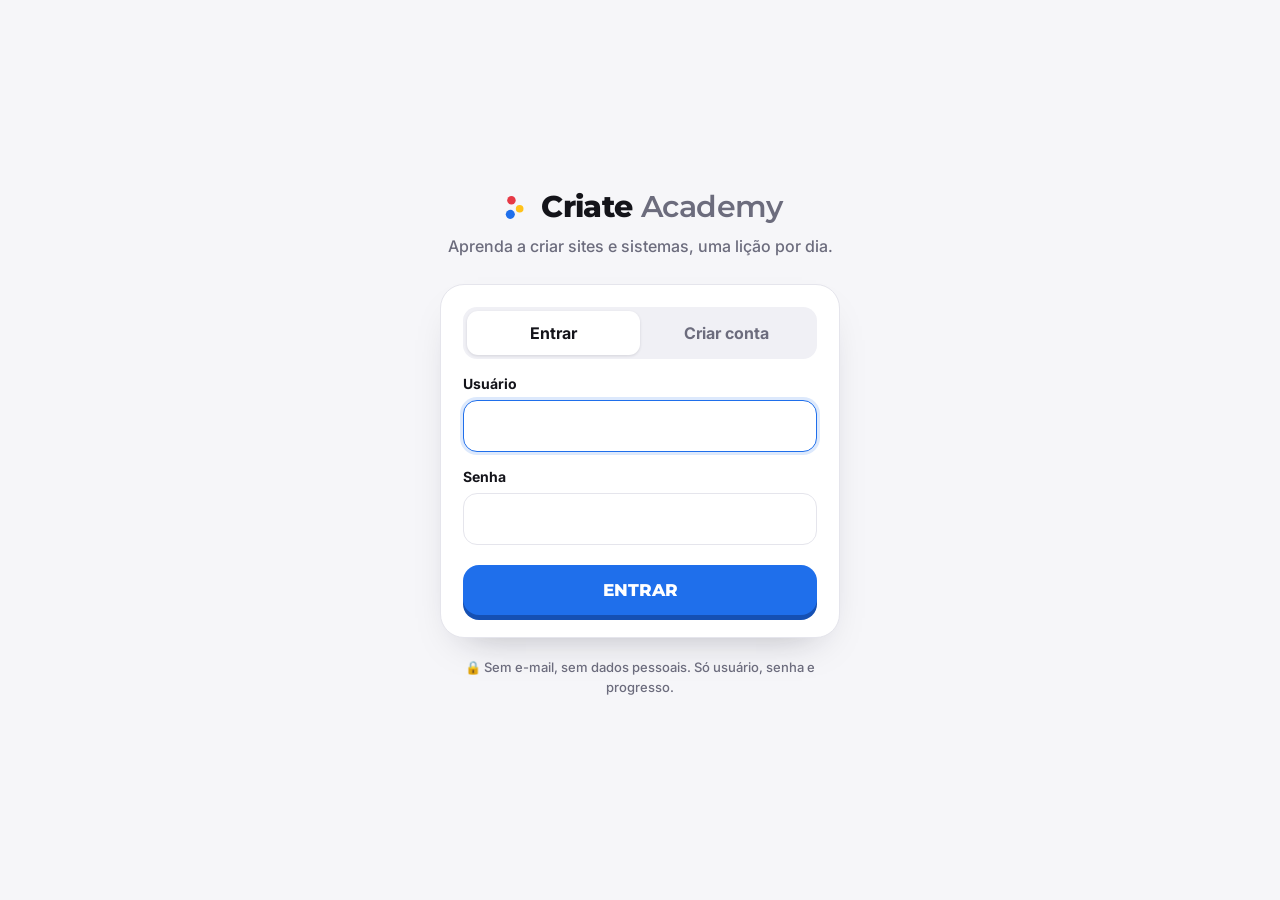
==== academy/index.html @ bf62a77a "Academy: aulas de HTML mais didáticas (comparações, erro comum, prévia ao vivo, aula de quebra de li" ====
<!DOCTYPE html>
<html lang="pt-BR">
<head>
<meta charset="utf-8">
<meta name="viewport" content="width=device-width,initial-scale=1">
<meta name="referrer" content="no-referrer">
<title>Criate Academy</title>
<link rel="preconnect" href="https://fonts.googleapis.com"><link rel="icon" href="/icone.svg"><meta name="theme-color" content="#F6F6F9">
<link href="https://fonts.googleapis.com/css2?family=Montserrat:wght@600;700;800&family=Inter:wght@400;500;600;700&display=swap" rel="stylesheet">
<style>
:root{color-scheme:light;--bg:#F6F6F9;--card:#fff;--line:#E5E5EC;--ink:#14141A;--mut:#6C6C7D;--blu:#1F6FEB;--red:#E63946;--yel:#FFC21A}
*{box-sizing:border-box}[hidden]{display:none!important}
html,body{margin:0;height:100%;background:var(--bg);color:var(--ink);font:500 16px/1.5 Inter,system-ui,sans-serif}
button,input{font:inherit;color:inherit}
.tela{min-height:100%;display:grid;place-items:center;padding:28px 18px}
.box{width:100%;max-width:400px}
.marca{display:flex;align-items:center;justify-content:center;gap:10px}
.logo{font:800 30px/1 Montserrat,Inter,sans-serif;letter-spacing:-.02em;margin:0}.logo b{font-weight:600;color:var(--mut)}
.sub{text-align:center;color:var(--mut);font-weight:500;margin:10px 0 26px}
.cartao{background:var(--card);border:1px solid var(--line);border-radius:24px;padding:22px;box-shadow:0 18px 40px -24px rgba(20,20,40,.35)}
.abas{display:grid;grid-template-columns:1fr 1fr;background:#F0F0F5;border-radius:14px;padding:4px;margin-bottom:12px}
.abas button{border:0;background:none;border-radius:11px;padding:10px;font-weight:700;color:var(--mut);cursor:pointer}
.abas button.on{background:#fff;color:var(--ink);box-shadow:0 1px 3px rgba(20,20,40,.12)}
label{display:block;font-weight:700;font-size:14px;margin:14px 0 6px}
input{width:100%;background:#fff;border:1.5px solid var(--line);border-radius:14px;padding:13px 14px;outline:none}
input:focus{border-color:var(--blu);box-shadow:0 0 0 3px rgba(31,111,235,.15)}
.dica{font-size:13px;color:var(--mut);margin-top:6px}
.big{width:100%;margin-top:20px;border:0;border-radius:16px;padding:15px;font:800 17px Montserrat,Inter,sans-serif;background:var(--blu);color:#fff;box-shadow:0 5px 0 #1550B3;cursor:pointer}
.big:active{transform:translateY(3px);box-shadow:0 2px 0 #1550B3}
.big:disabled{opacity:.6}
.msg{margin-top:14px;border-radius:12px;padding:10px 12px;font-weight:600;font-size:14.5px}
.msg.erro{background:#FDECEE;color:#A61E2A}.msg.ok{background:#E9F8F0;color:#0E7A43}
.seg{margin-top:20px;font-size:13px;color:var(--mut);text-align:center}
#app{position:fixed;inset:0;width:100%;height:100%;border:0;background:var(--bg)}
.sync{position:fixed;left:50%;bottom:14px;transform:translateX(-50%);z-index:9;background:#fff;border:1px solid var(--line);border-radius:99px;padding:6px 14px;font-size:13px;font-weight:700;color:var(--mut);pointer-events:none;transition:opacity .4s;box-shadow:0 6px 18px -10px rgba(20,20,40,.4)}
.conta{position:fixed;inset:0;z-index:10;background:rgba(20,20,30,.45);display:grid;place-items:center;padding:20px}
.conta .box{background:#fff;border-radius:22px;padding:22px}
.sair{background:#FDECEE;color:#A61E2A;box-shadow:0 5px 0 #F3C5CB}
.fechar{background:#F0F0F5;color:var(--ink);box-shadow:none;margin-top:10px}
html.escuro{color-scheme:dark;--bg:#0F0F14;--card:#1A1A22;--line:#2E2E3A;--ink:#F1F1F6;--mut:#9A9AAD}
html.escuro .abas{background:#24242E}html.escuro .abas button.on{background:#33333F;color:var(--ink)}
html.escuro input,html.escuro .sync,html.escuro .conta .box{background:var(--card)}
html.escuro .fechar{background:#24242E}
html.escuro .sair{background:#2E1418;color:#FF8A94;box-shadow:0 5px 0 #4A1C22}
html.escuro .msg.erro{background:#2E1418;color:#FF8A94}html.escuro .msg.ok{background:#0F2A1D;color:#6FDCA0}
</style>
</head>
<body>
<main class="tela" id="login">
  <div class="box">
    <div class="marca"><svg width="34" height="34" viewBox="0 0 120 120" aria-hidden="true"><circle cx="51" cy="36" r="15" fill="#E63946"/><circle cx="80" cy="66" r="13.5" fill="#FFC21A"/><circle cx="47" cy="86" r="16" fill="#1F6FEB"/></svg><h1 class="logo">Criate <b>Academy</b></h1></div>
    <p class="sub">Aprenda a criar sites e sistemas, uma lição por dia.</p>
    <div class="cartao">
    <div class="abas" role="tablist"><button id="tEntrar" class="on" type="button">Entrar</button><button id="tCriar" type="button">Criar conta</button></div>
    <form id="form" autocomplete="on" novalidate>
      <label for="usuario">Usuário</label>
      <input id="usuario" name="username" autocomplete="username" autocapitalize="none" autocorrect="off" spellcheck="false" maxlength="20" required>
      <div class="dica" id="dUser" hidden>3 a 20 caracteres: letras, números ou _</div>
      <label for="senha">Senha</label>
      <input id="senha" name="password" type="password" autocomplete="current-password" maxlength="72" required>
      <div class="dica" id="dSenha" hidden>Mínimo 8 caracteres. Use uma senha que você não usa em nenhum outro lugar.</div>
      <div id="conf" hidden><label for="senha2">Repita a senha</label><input id="senha2" type="password" autocomplete="new-password" maxlength="72"></div>
      <button class="big" id="btn" type="submit">ENTRAR</button>
      <div class="msg" id="msg" hidden></div>
    </form>
    </div>
    <p class="seg">🔒 Sem e-mail, sem dados pessoais. Só usuário, senha e progresso.</p>
  </div>
</main>
<iframe id="app" title="Criate Academy" hidden></iframe>
<div class="sync" id="sync" hidden></div>
<div class="conta" id="conta" hidden><div class="box">
  <h2 style="margin:0 0 4px;font-weight:900">👤 <span id="cNome"></span></h2>
  <p style="margin:0;color:var(--mut);font-weight:700">Seu progresso é salvo automaticamente na nuvem.</p>
  <p id="cSync" style="margin:10px 0 0;font-size:14px;color:var(--mut)"></p>
  <button class="big fechar" id="bTema" type="button">🌙 Usar modo escuro</button>
  <button class="big sair" id="bSair" type="button">SAIR DA CONTA</button>
  <button class="big fechar" id="bFechar" type="button">Voltar</button>
</div></div>
<script>
(()=>{
'use strict';
const URL_SB='https://ozdvjnqdkhzhegdnebso.supabase.co';
const KEY='sb_publishable_t3hCFgwJh0IFrNi9fDd2bQ_MPHhwihB';
const DOM='@criateacademy.app';
const K_SES='ca-sessao',K_PROG='criate-academy',K_TEMA='ca-tema';
const $=id=>document.getElementById(id);
const ls={get(k){try{return localStorage.getItem(k)}catch(e){return null}},set(k,v){try{localStorage.setItem(k,v)}catch(e){}},del(k){try{localStorage.removeItem(k)}catch(e){}}};
let modo='entrar',ses=null,falhas=0,bloqAte=0;

/* ---------- sessão ---------- */
function lerSes(){try{const s=JSON.parse(ls.get(K_SES)||'null');return s&&s.access_token&&s.refresh_token&&s.user&&s.user.id?s:null}catch(e){return null}}
function guardarSes(d){ses={access_token:d.access_token,refresh_token:d.refresh_token,expires_at:d.expires_at||Math.floor(Date.now()/1000)+(d.expires_in||3600),user:{id:d.user.id,nome:String(d.user.email||'').split('@')[0]}};ls.set(K_SES,JSON.stringify(ses))}
async function auth(path,body,extra){
  const r=await fetch(URL_SB+'/auth/v1/'+path,{method:'POST',headers:{apikey:KEY,'Content-Type':'application/json',...(extra||{})},body:JSON.stringify(body||{})});
  let j={};try{j=await r.json()}catch(e){}
  return {ok:r.ok,status:r.status,j};
}
async function renovar(){
  if(!ses)return false;
  const r=await auth('token?grant_type=refresh_token',{refresh_token:ses.refresh_token});
  if(r.ok&&r.j.access_token){guardarSes(r.j);return true}
  return false;
}
async function token(){
  if(!ses)return null;
  if(ses.expires_at-Date.now()/1000<90&&!(await renovar())){sairLocal('Sua sessão expirou. Entre de novo.');return null}
  return ses.access_token;
}

/* ---------- dados ---------- */
async function rest(method,qs,body,tentou){
  const t=await token();if(!t)throw new Error('sem sessão');
  const h={apikey:KEY,Authorization:'Bearer '+t,'Content-Type':'application/json'};
  if(method==='POST')h.Prefer='resolution=merge-duplicates,return=minimal';
  const r=await fetch(URL_SB+'/rest/v1/progresso'+qs,{method,headers:h,body:body?JSON.stringify(body):undefined});
  if(r.status===401&&!tentou&&await renovar())return rest(method,qs,body,true);
  if(!r.ok){let c='';try{const j=await r.json();c=j.code||j.message||''}catch(e){}const er=new Error('http '+r.status);er.status=r.status;er.code=String(c).slice(0,80);throw er}
  return method==='GET'?r.json():null;
}
async function baixar(){const a=await rest('GET','?select=dados&user_id=eq.'+encodeURIComponent(ses.user.id));return a&&a[0]?a[0].dados:null}
function lerLocal(){try{return JSON.parse(ls.get(K_PROG)||'null')}catch(e){return null}}
function juntar(a,b){
  if(!a)return b;if(!b)return a;
  const m={...a,...b};
  m.done={...(a.done||{}),...(b.done||{})};
  m.xp=Math.max(+a.xp||0,+b.xp||0);
  const ult=(a.last||'')>(b.last||'')?a:b;m.last=ult.last||'';m.streak=+ult.streak||0;
  m.rev={...(a.rev||{})};for(const[k,v]of Object.entries(b.rev||{})){const o=m.rev[k];if(!o||String(v).split('|')[1]>String(o).split('|')[1])m.rev[k]=v}
  m.des={...(a.des||{}),...(b.des||{})};m.prova={...(a.prova||{})};for(const[k,v]of Object.entries(b.prova||{}))m.prova[k]=Math.max(+m.prova[k]||0,+v||0);
  m.desChk={...(a.desChk||{}),...(b.desChk||{})};m.expl={...(a.expl||{}),...(b.expl||{})};
  if(a.day===b.day){m.day=a.day;m.dayXp=Math.max(+a.dayXp||0,+b.dayXp||0)}else{const d=(a.day||'')>(b.day||'')?a:b;m.day=d.day;m.dayXp=+d.dayXp||0}
  return m;
}
function limpo(p){/* só os campos do app, nada além */
  const o={done:{},xp:Math.max(0,Math.min(1e7,+p.xp||0)),streak:Math.max(0,Math.min(1e5,+p.streak||0)),last:String(p.last||'').slice(0,10),dayXp:Math.max(0,+p.dayXp||0),day:String(p.day||'').slice(0,10),som:p.som!==false,ultimo:String(p.ultimo||'').slice(0,10)};
  for(const k of Object.keys(p.done||{}))if(/^[a-z]{1,10}:\d{1,3}$/.test(k)&&p.done[k])o.done[k]=true;
  /* estudo: revisão espaçada, testes e desafios (formatos fixos, tamanho limitado) */
  o.rev={};let n=0;for(const[k,v]of Object.entries(p.rev||{})){if(n>=700)break;if(/^[a-z]{1,10}:\d{1,3}:\d{1,2}$/.test(k)&&/^[1-5]\|\d{8}$/.test(String(v))){o.rev[k]=String(v);n++}}
  o.des={};o.prova={};o.desChk={};o.expl={};
  for(const[k,v]of Object.entries(p.des||{}))if(/^[a-z]{1,10}:\d{1,2}$/.test(k)&&v)o.des[k]=1;
  for(const[k,v]of Object.entries(p.prova||{}))if(/^[a-z]{1,10}:\d{1,2}$/.test(k))o.prova[k]=Math.max(0,Math.min(100,Math.round(+v||0)));
  for(const[k,v]of Object.entries(p.desChk||{}))if(/^[a-z]{1,10}:\d{1,2}$/.test(k)&&/^[01]{1,12}$/.test(String(v)))o.desChk[k]=String(v);
  for(const[k,v]of Object.entries(p.expl||{}))if(/^[a-z]{1,10}:\d{1,2}$/.test(k))o.expl[k]=String(v||'').slice(0,300);
  return o;
}
let tmr=null,enviando=false,pend=false,falhaSync=0,ultErro='',avisou=false;
function agendar(ms){clearTimeout(tmr);tmr=setTimeout(enviar,ms||1500)}
const BASE=['done','xp','streak','last','dayXp','day','som','ultimo'];
function motivo(e){
  if(!e||!e.status)return 'sem internet';
  if(e.status===404)return 'tabela de progresso não encontrada no banco (404)';
  if(e.status===401||e.status===403)return 'o banco recusou a permissão ('+e.status+(e.code?' · '+e.code:'')+')';
  return 'o banco recusou os dados ('+e.status+(e.code?' · '+e.code:'')+')';
}
async function enviar(){
  if(!ses)return;if(enviando){pend=true;return}
  enviando=true;if(!falhaSync)aviso('☁️ salvando…');
  try{
    const remoto=await baixar();
    const final=limpo(juntar(remoto,lerLocal()||{}));
    try{await rest('POST','',{user_id:ses.user.id,dados:final,atualizado:new Date().toISOString()})}
    catch(e){/* se o banco recusar os campos novos, salva pelo menos o progresso das aulas */
      if(!e.status||e.status===401||e.status===404)throw e;
      const b={};for(const k of BASE)b[k]=final[k];
      await rest('POST','',{user_id:ses.user.id,dados:b,atualizado:new Date().toISOString()});
      ultErro='revisões salvas só neste aparelho: '+motivo(e);
    }
    aviso('✓ salvo',1200);
    falhaSync=0;if(!ultErro.startsWith('revisões'))ultErro='';avisou=true;
  }catch(e){
    if(ses){falhaSync++;ultErro=motivo(e);
      /* avisa só na primeira falha; depois tenta de novo em silêncio, cada vez mais espaçado */
      if(falhaSync===1)aviso('⚠️ não consegui salvar na nuvem agora. Seu progresso fica guardado aqui.',3500);
      agendar(Math.min(300000,8000*Math.pow(2,falhaSync-1)))}
  }
  enviando=false;if(pend){pend=false;agendar()}
}
let avT;function aviso(t,ms){const s=$('sync');s.textContent=t;s.hidden=false;s.style.opacity=1;clearTimeout(avT);if(ms)avT=setTimeout(()=>{s.style.opacity=0},ms)}

/* ---------- app ---------- */
async function abrirApp(){
  $('login').hidden=true;aviso('☁️ carregando seu progresso…');
  try{const remoto=await baixar();falhaSync=0;const m=limpo(juntar(remoto,lerLocal()));ls.set(K_PROG,JSON.stringify(m));if(!remoto||JSON.stringify(limpo(remoto))!==JSON.stringify(m))agendar();aviso('✓ sincronizado',1200)}
  catch(e){if(!ses)return;falhaSync=1;ultErro=motivo(e);aviso('⚠️ sem nuvem agora: salvando neste aparelho',3000);agendar(30000)}
  const f=$('app');f.style.visibility='hidden';f.hidden=false;f.src='/app.html';
}
/* ---------- claro / escuro ---------- */
const mqEsc=matchMedia('(prefers-color-scheme: dark)');
function escuro(){const v=ls.get(K_TEMA);return v?v==='escuro':mqEsc.matches}
function aplicarTema(){
  const e=escuro();document.documentElement.classList.toggle('escuro',e);
  const mt=document.querySelector('meta[name="theme-color"]');if(mt)mt.content=e?'#0F0F14':'#F6F6F9';
  $('bTema').textContent=e?'☀️ Usar modo claro':'🌙 Usar modo escuro';
  try{const d=$('app').contentDocument;if(d&&d.documentElement&&d.head){
    if(d.body&&d.body.dataset.proprio&&!d.getElementById('criateEscuro')){const l=d.createElement('link');l.id='criateEscuro';l.rel='stylesheet';l.href='/escuro.css';d.head.appendChild(l)}
    d.documentElement.classList.toggle('escuro',e);
    const m=d.querySelector('meta[name="theme-color"]');if(m)m.content=e?'#0F0F14':'#ffffff'}}catch(x){}
}
if(mqEsc.addEventListener)mqEsc.addEventListener('change',aplicarTema);
$('bTema').onclick=()=>{ls.set(K_TEMA,escuro()?'claro':'escuro');aplicarTema()};
aplicarTema();
function tematizar(d){
  try{
    if(d.getElementById('criateTema'))return;
    const h=d.head;
    const f=d.createElement('link');f.rel='stylesheet';f.href='https://fonts.googleapis.com/css2?family=Montserrat:wght@600;700;800&family=Inter:wght@400;500;600;700&display=swap';h.appendChild(f);
    const l=d.createElement('link');l.id='criateTema';l.rel='stylesheet';l.href='/tema.css';h.appendChild(l);
    const m=d.querySelector('meta[name="theme-color"]')||d.createElement('meta');m.name='theme-color';m.content=escuro()?'#0F0F14':'#ffffff';h.appendChild(m);
    const lg=d.getElementById('logoBtn');
    if(lg)lg.innerHTML='<svg width="22" height="22" viewBox="0 0 120 120" aria-hidden="true"><circle cx="51" cy="36" r="15" fill="#E63946"/><circle cx="80" cy="66" r="13.5" fill="#FFC21A"/><circle cx="47" cy="86" r="16" fill="#1F6FEB"/></svg><span>Criate</span><b>Academy</b>';
  }catch(e){}
}
$('app').addEventListener('load',()=>{
  aplicarTema();
  try{const d=$('app').contentDocument;if(d.body&&d.body.dataset.proprio){$('app').style.visibility='visible';return}tematizar(d);const tl=d.getElementById('criateTema');const mostra=()=>{$('app').style.visibility='visible'};if(tl){tl.onload=mostra;setTimeout(mostra,1500)}else mostra()}catch(e){$('app').style.visibility='visible'}
  try{const d=$('app').contentDocument,st=d.querySelector('.st');
    if(st&&!d.getElementById('contaBtn')){const b=d.createElement('button');b.id='contaBtn';b.className='som';b.setAttribute('aria-label','Minha conta');b.textContent='👤';b.style.cssText='background:#F0F0F5;border-radius:99px;width:34px;height:34px';b.onclick=()=>{$('cNome').textContent=ses?ses.user.nome:'';$('cSync').textContent=ultErro?'⚠️ '+ultErro:'☁️ Tudo salvo na nuvem.';$('conta').hidden=false};st.appendChild(b)}
    if(st&&!d.getElementById('estudoBtn')){let pen=0;try{const p=JSON.parse(ls.get(K_PROG)||'{}'),h=new Date(),hj=h.getFullYear()+String(h.getMonth()+1).padStart(2,'0')+String(h.getDate()).padStart(2,'0');pen=Object.values(p.rev||{}).filter(v=>String(v).split('|')[1]<=hj).length}catch(e){}
      const a=d.createElement('a');a.id='estudoBtn';a.href='/estudo.html';a.setAttribute('aria-label','Estudar e revisar');a.innerHTML='📚'+(pen?'<b style="margin-left:4px;background:#E63946;color:#fff;border-radius:99px;padding:0 7px;font-size:12px;line-height:20px">'+pen+'</b>':'');a.style.cssText='display:inline-flex;align-items:center;justify-content:center;min-width:34px;height:34px;padding:0 8px;background:#FFF4D1;border-radius:99px;text-decoration:none;font-size:16px';st.insertBefore(a,st.firstChild)}}catch(e){}
});
addEventListener('storage',e=>{if(e.key===K_PROG&&ses)agendar()});
document.addEventListener('visibilitychange',()=>{if(document.visibilityState==='hidden'&&tmr){clearTimeout(tmr);tmr=null;enviar()}else if(document.visibilityState==='visible'&&ses&&falhaSync)agendar(800)});
addEventListener('online',()=>{if(ses&&falhaSync)agendar(800)});

/* ---------- sair ---------- */
function sairLocal(txt){
  const t=ses&&ses.access_token;ses=null;ls.del(K_SES);ls.del(K_PROG);
  if(t)fetch(URL_SB+'/auth/v1/logout',{method:'POST',headers:{apikey:KEY,Authorization:'Bearer '+t}}).catch(()=>{});
  $('app').hidden=true;$('app').removeAttribute('src');$('conta').hidden=true;$('sync').hidden=true;$('login').hidden=false;$('senha').value='';setModo('entrar');
  if(txt)mostrar(txt,'erro');
}
$('bSair').onclick=async()=>{clearTimeout(tmr);try{await enviar()}catch(e){}sairLocal()};
$('bFechar').onclick=()=>{$('conta').hidden=true};

/* ---------- formulário ---------- */
function mostrar(t,tipo){const m=$('msg');m.textContent=t;m.className='msg '+tipo;m.hidden=false}
function setModo(x){modo=x;$('tEntrar').classList.toggle('on',x==='entrar');$('tCriar').classList.toggle('on',x==='criar');
  $('conf').hidden=$('dUser').hidden=$('dSenha').hidden=x!=='criar';$('btn').textContent=x==='criar'?'CRIAR CONTA':'ENTRAR';
  $('senha').autocomplete=x==='criar'?'new-password':'current-password';$('msg').hidden=true}
$('tEntrar').onclick=()=>setModo('entrar');$('tCriar').onclick=()=>setModo('criar');
$('form').addEventListener('submit',async ev=>{
  ev.preventDefault();
  const u=$('usuario').value.trim().toLowerCase(),p=$('senha').value;
  if(Date.now()<bloqAte)return mostrar('Muitas tentativas. Espere '+Math.ceil((bloqAte-Date.now())/1000)+' segundos.','erro');
  if(!/^[a-z0-9_]{3,20}$/.test(u))return mostrar('Usuário: 3 a 20 caracteres, só letras sem acento, números ou _','erro');
  if(p.length<8)return mostrar('A senha precisa ter pelo menos 8 caracteres.','erro');
  if(modo==='criar'){
    if(p!==$('senha2').value)return mostrar('As senhas não são iguais.','erro');
    if(p.toLowerCase().includes(u))return mostrar('A senha não pode conter o usuário.','erro');
  }
  const b=$('btn');b.disabled=true;b.textContent='AGUARDE…';
  try{
    const r=modo==='criar'?await auth('signup',{email:u+DOM,password:p}):await auth('token?grant_type=password',{email:u+DOM,password:p});
    if(r.ok&&r.j.access_token){falhas=0;guardarSes(r.j);$('senha').value=$('senha2').value='';return abrirApp()}
    if(r.ok&&modo==='criar')return mostrar('Conta criada, mas falta desligar "Confirm email" no Supabase.','erro');
    const cod=String(r.j.error_code||r.j.code||'');
    if(r.status===429)mostrar('Muitas tentativas. Espere um pouco e tente de novo.','erro');
    else if(modo==='criar'&&/exist|registered/i.test(cod+(r.j.msg||'')))mostrar('Esse usuário já existe. Escolha outro.','erro');
    else if(modo==='criar'&&/weak/i.test(cod))mostrar('Senha fraca demais. Use uma senha maior e diferente.','erro');
    else if(modo==='criar')mostrar('Não deu pra criar a conta agora. Tente de novo.','erro');
    else{falhas++;if(falhas>=5){bloqAte=Date.now()+30000;falhas=0}mostrar('Usuário ou senha incorretos.','erro')}
  }catch(e){mostrar('Sem conexão. Confira a internet.','erro')}
  finally{b.disabled=false;b.textContent=modo==='criar'?'CRIAR CONTA':'ENTRAR'}
});

/* ---------- início ---------- */
ses=lerSes();
if(ses)abrirApp();else $('usuario').focus();
})();
</script>
</body>
</html>
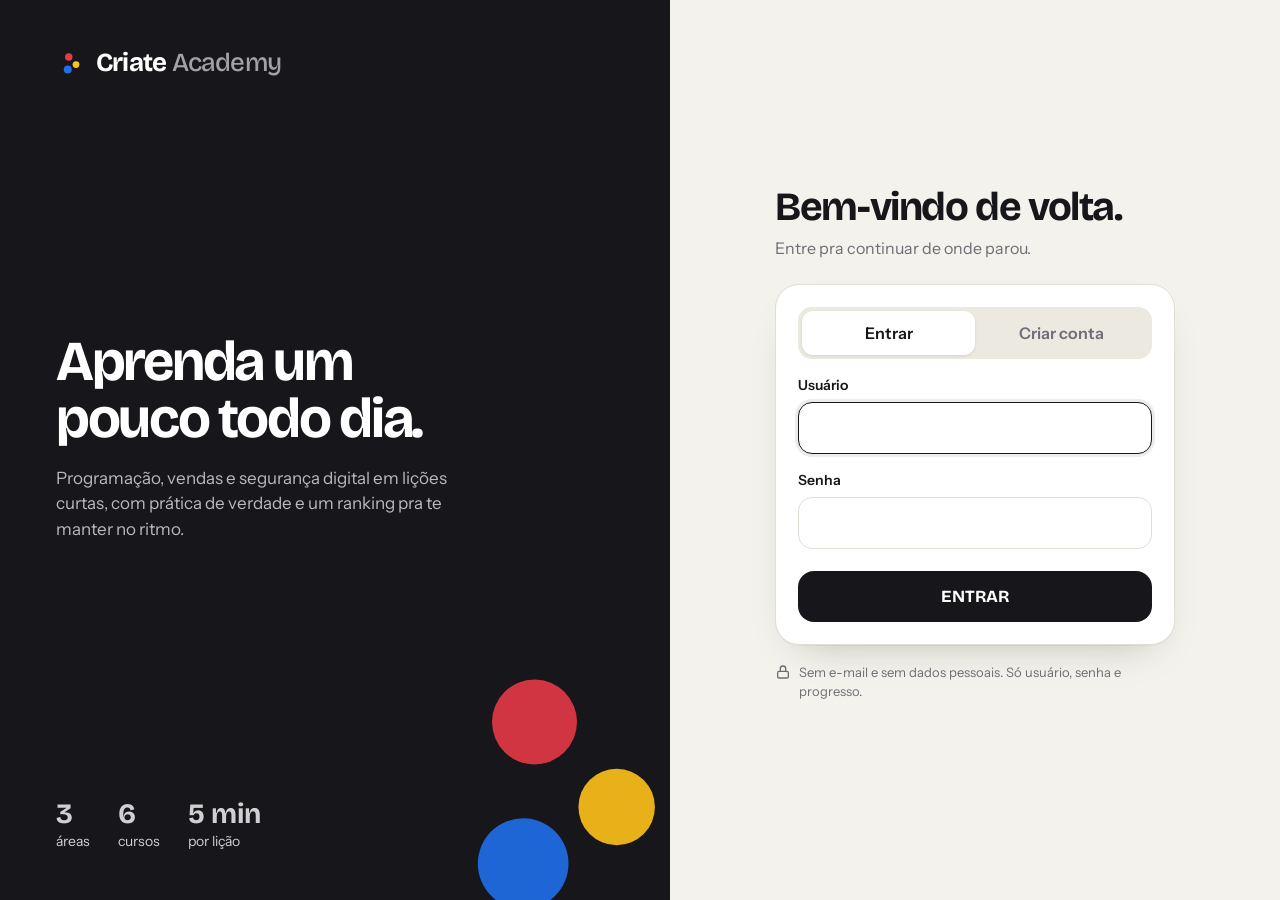
==== commit c03778ac: "Academy: novo design, níveis, medalhas, Hall da Fama, ranking e curso de Cibersegurança Co-Authored-" ====
--- a/academy/index.html
+++ b/academy/index.html
@@ -2,54 +2,78 @@
 <html lang="pt-BR">
 <head>
 <meta charset="utf-8">
+<meta name="color-scheme" content="light dark">
 <meta name="viewport" content="width=device-width,initial-scale=1">
 <meta name="referrer" content="no-referrer">
 <title>Criate Academy</title>
-<link rel="preconnect" href="https://fonts.googleapis.com"><link rel="icon" href="/icone.svg"><meta name="theme-color" content="#F6F6F9">
-<link href="https://fonts.googleapis.com/css2?family=Montserrat:wght@600;700;800&family=Inter:wght@400;500;600;700&display=swap" rel="stylesheet">
+<link rel="preconnect" href="https://fonts.googleapis.com"><link rel="icon" href="/icone.svg"><meta name="theme-color" content="#F4F2EC">
+<link href="https://fonts.googleapis.com/css2?family=Bricolage+Grotesque:opsz,wght@12..96,500..800&family=Instrument+Sans:wght@400..700&display=swap" rel="stylesheet">
 <style>
-:root{color-scheme:light;--bg:#F6F6F9;--card:#fff;--line:#E5E5EC;--ink:#14141A;--mut:#6C6C7D;--blu:#1F6FEB;--red:#E63946;--yel:#FFC21A}
+:root{color-scheme:light;--bg:#F4F2EC;--card:#fff;--card2:#ECE9E1;--line:#E2DED3;--ink:#17171B;--ink2:#3A3A42;--mut:#6E6C74;--blu:#1F6FEB;--red:#E63946;--yel:#FFC21A;--pri:#17171B;--onpri:#fff;--fd:"Bricolage Grotesque",system-ui,sans-serif;--fb:"Instrument Sans",system-ui,sans-serif}
 *{box-sizing:border-box}[hidden]{display:none!important}
-html,body{margin:0;height:100%;background:var(--bg);color:var(--ink);font:500 16px/1.5 Inter,system-ui,sans-serif}
+html,body{margin:0;height:100%;background:var(--bg);color:var(--ink);font:400 16px/1.5 var(--fb);-webkit-font-smoothing:antialiased}
 button,input{font:inherit;color:inherit}
-.tela{min-height:100%;display:grid;place-items:center;padding:28px 18px}
+.tela{min-height:100%;display:grid;grid-template-columns:1fr;place-items:center;padding:28px 18px}
+.lado{display:none}
 .box{width:100%;max-width:400px}
-.marca{display:flex;align-items:center;justify-content:center;gap:10px}
-.logo{font:800 30px/1 Montserrat,Inter,sans-serif;letter-spacing:-.02em;margin:0}.logo b{font-weight:600;color:var(--mut)}
-.sub{text-align:center;color:var(--mut);font-weight:500;margin:10px 0 26px}
-.cartao{background:var(--card);border:1px solid var(--line);border-radius:24px;padding:22px;box-shadow:0 18px 40px -24px rgba(20,20,40,.35)}
-.abas{display:grid;grid-template-columns:1fr 1fr;background:#F0F0F5;border-radius:14px;padding:4px;margin-bottom:12px}
-.abas button{border:0;background:none;border-radius:11px;padding:10px;font-weight:700;color:var(--mut);cursor:pointer}
-.abas button.on{background:#fff;color:var(--ink);box-shadow:0 1px 3px rgba(20,20,40,.12)}
-label{display:block;font-weight:700;font-size:14px;margin:14px 0 6px}
-input{width:100%;background:#fff;border:1.5px solid var(--line);border-radius:14px;padding:13px 14px;outline:none}
-input:focus{border-color:var(--blu);box-shadow:0 0 0 3px rgba(31,111,235,.15)}
+.marca{display:flex;align-items:center;gap:10px}
+.logo{font:700 26px/1 var(--fd);letter-spacing:-.03em;margin:0}.logo b{font-weight:500;color:var(--mut)}
+.titulo{font:700 clamp(30px,7vw,40px)/1.05 var(--fd);letter-spacing:-.035em;margin:28px 0 8px}
+.sub{color:var(--mut);margin:0 0 24px;font-size:16px}
+.cartao{background:var(--card);border:1px solid var(--line);border-radius:24px;padding:22px;box-shadow:0 1px 0 rgba(23,23,27,.04),0 18px 40px -26px rgba(23,23,27,.35)}
+.abas{display:grid;grid-template-columns:1fr 1fr;background:var(--card2);border-radius:14px;padding:4px;margin-bottom:8px}
+.abas button{border:0;background:none;border-radius:11px;padding:10px;font-weight:600;color:var(--mut);cursor:pointer}
+.abas button.on{background:var(--card);color:var(--ink);box-shadow:0 1px 3px rgba(20,20,40,.1)}
+label{display:block;font-weight:600;font-size:14px;margin:16px 0 6px}
+input{width:100%;background:var(--card);border:1.5px solid var(--line);border-radius:14px;padding:13px 14px;outline:none;transition:border-color .2s,box-shadow .2s}
+input:focus{border-color:var(--ink);box-shadow:0 0 0 3px rgba(23,23,27,.08)}
 .dica{font-size:13px;color:var(--mut);margin-top:6px}
-.big{width:100%;margin-top:20px;border:0;border-radius:16px;padding:15px;font:800 17px Montserrat,Inter,sans-serif;background:var(--blu);color:#fff;box-shadow:0 5px 0 #1550B3;cursor:pointer}
-.big:active{transform:translateY(3px);box-shadow:0 2px 0 #1550B3}
-.big:disabled{opacity:.6}
+.big{width:100%;margin-top:22px;border:0;border-radius:16px;padding:15px;font:700 17px var(--fd);background:var(--pri);color:var(--onpri);cursor:pointer;transition:transform .2s,opacity .2s}
+.big:active{transform:scale(.985)}
+.big:disabled{opacity:.55}
 .msg{margin-top:14px;border-radius:12px;padding:10px 12px;font-weight:600;font-size:14.5px}
-.msg.erro{background:#FDECEE;color:#A61E2A}.msg.ok{background:#E9F8F0;color:#0E7A43}
-.seg{margin-top:20px;font-size:13px;color:var(--mut);text-align:center}
+.msg.erro{background:#FBE7E8;color:#A61E2A}.msg.ok{background:#E4F3EA;color:#0E6B3C}
+.seg{margin-top:18px;font-size:13px;color:var(--mut);display:flex;gap:8px;align-items:flex-start}
+.seg svg{flex:none;margin-top:1px}
 #app{position:fixed;inset:0;width:100%;height:100%;border:0;background:var(--bg)}
-.sync{position:fixed;left:50%;bottom:14px;transform:translateX(-50%);z-index:9;background:#fff;border:1px solid var(--line);border-radius:99px;padding:6px 14px;font-size:13px;font-weight:700;color:var(--mut);pointer-events:none;transition:opacity .4s;box-shadow:0 6px 18px -10px rgba(20,20,40,.4)}
-.conta{position:fixed;inset:0;z-index:10;background:rgba(20,20,30,.45);display:grid;place-items:center;padding:20px}
-.conta .box{background:#fff;border-radius:22px;padding:22px}
-.sair{background:#FDECEE;color:#A61E2A;box-shadow:0 5px 0 #F3C5CB}
-.fechar{background:#F0F0F5;color:var(--ink);box-shadow:none;margin-top:10px}
-html.escuro{color-scheme:dark;--bg:#0F0F14;--card:#1A1A22;--line:#2E2E3A;--ink:#F1F1F6;--mut:#9A9AAD}
-html.escuro .abas{background:#24242E}html.escuro .abas button.on{background:#33333F;color:var(--ink)}
-html.escuro input,html.escuro .sync,html.escuro .conta .box{background:var(--card)}
-html.escuro .fechar{background:#24242E}
-html.escuro .sair{background:#2E1418;color:#FF8A94;box-shadow:0 5px 0 #4A1C22}
-html.escuro .msg.erro{background:#2E1418;color:#FF8A94}html.escuro .msg.ok{background:#0F2A1D;color:#6FDCA0}
+.sync{position:fixed;left:50%;bottom:86px;transform:translateX(-50%);z-index:9;background:var(--pri);color:var(--onpri);border-radius:12px;padding:8px 14px;font-size:13px;font-weight:600;pointer-events:none;transition:opacity .4s;box-shadow:0 10px 26px -12px rgba(0,0,0,.45);white-space:nowrap}
+@media(min-width:900px){.sync{bottom:22px}}
+.conta{position:fixed;inset:0;z-index:10;background:rgba(17,17,19,.5);backdrop-filter:blur(4px);display:grid;place-items:center;padding:20px}
+.conta .box{background:var(--card);border-radius:24px;padding:24px;border:1px solid var(--line)}
+.conta h2{font:700 24px var(--fd);letter-spacing:-.02em;margin:0 0 4px}
+.conta .big{margin-top:12px}
+.sair{background:#FBE7E8;color:#A61E2A}
+.fechar{background:var(--card2);color:var(--ink)}
+html.escuro{color-scheme:dark;--bg:#111113;--card:#1A1A1D;--card2:#242428;--line:#2C2C31;--ink:#F2F1EC;--ink2:#CFCDC6;--mut:#9A98A0;--pri:#F2F1EC;--onpri:#17171B}
+html.escuro .sair{background:#2C1416;color:#FF8A94}
+html.escuro .msg.erro{background:#2C1416;color:#FF8A94}html.escuro .msg.ok{background:#10291C;color:#6FDCA0}
+html.escuro input:focus{box-shadow:0 0 0 3px rgba(255,255,255,.08)}
+@media(min-width:900px){
+  .tela{grid-template-columns:1.1fr 1fr;padding:0;place-items:stretch}
+  .lado{display:flex;flex-direction:column;justify-content:space-between;padding:48px 56px;background:var(--pri);color:var(--onpri);position:relative;overflow:hidden}
+  .lado h2{font:700 clamp(40px,4.4vw,60px)/1.02 var(--fd);letter-spacing:-.04em;margin:0;max-width:12ch}
+  .lado p{opacity:.7;max-width:40ch;font-size:17px;margin:18px 0 0}
+  .lado ul{list-style:none;margin:0;padding:0;display:flex;gap:28px;font-size:14px;opacity:.8}
+  .lado ul b{display:block;font:700 28px var(--fd);opacity:1}
+  .lado .dots{position:absolute;right:-60px;bottom:-60px;width:340px;height:340px;opacity:.9}
+  .direita{display:grid;place-items:center;padding:40px}
+  .titulo{margin-top:0}
+  .direita .marca{display:none}
+}
 </style>
 </head>
 <body>
 <main class="tela" id="login">
-  <div class="box">
-    <div class="marca"><svg width="34" height="34" viewBox="0 0 120 120" aria-hidden="true"><circle cx="51" cy="36" r="15" fill="#E63946"/><circle cx="80" cy="66" r="13.5" fill="#FFC21A"/><circle cx="47" cy="86" r="16" fill="#1F6FEB"/></svg><h1 class="logo">Criate <b>Academy</b></h1></div>
-    <p class="sub">Aprenda a criar sites e sistemas, uma lição por dia.</p>
+  <section class="lado" aria-hidden="true">
+    <div class="marca"><svg width="30" height="30" viewBox="0 0 120 120"><circle cx="51" cy="36" r="15" fill="#E63946"/><circle cx="80" cy="66" r="13.5" fill="#FFC21A"/><circle cx="47" cy="86" r="16" fill="#1F6FEB"/></svg><span class="logo" style="color:inherit">Criate <b style="color:inherit;opacity:.6">Academy</b></span></div>
+    <div><h2>Aprenda um pouco todo dia.</h2><p>Programação, vendas e segurança digital em lições curtas, com prática de verdade e um ranking pra te manter no ritmo.</p></div>
+    <ul><li><b>3</b>áreas</li><li><b>6</b>cursos</li><li><b>5 min</b>por lição</li></ul>
+    <svg class="dots" viewBox="0 0 120 120"><circle cx="51" cy="36" r="15" fill="#E63946"/><circle cx="80" cy="66" r="13.5" fill="#FFC21A"/><circle cx="47" cy="86" r="16" fill="#1F6FEB"/></svg>
+  </section>
+  <div class="direita"><div class="box">
+    <div class="marca"><svg width="30" height="30" viewBox="0 0 120 120" aria-hidden="true"><circle cx="51" cy="36" r="15" fill="#E63946"/><circle cx="80" cy="66" r="13.5" fill="#FFC21A"/><circle cx="47" cy="86" r="16" fill="#1F6FEB"/></svg><h1 class="logo">Criate <b>Academy</b></h1></div>
+    <p class="titulo">Bem-vindo de volta.</p>
+    <p class="sub">Entre pra continuar de onde parou.</p>
     <div class="cartao">
     <div class="abas" role="tablist"><button id="tEntrar" class="on" type="button">Entrar</button><button id="tCriar" type="button">Criar conta</button></div>
     <form id="form" autocomplete="on" novalidate>
@@ -64,16 +88,16 @@
       <div class="msg" id="msg" hidden></div>
     </form>
     </div>
-    <p class="seg">🔒 Sem e-mail, sem dados pessoais. Só usuário, senha e progresso.</p>
-  </div>
+    <p class="seg"><svg width="16" height="16" viewBox="0 0 24 24" fill="none" stroke="currentColor" stroke-width="2" stroke-linecap="round" stroke-linejoin="round" aria-hidden="true"><rect x="4" y="11" width="16" height="10" rx="2"/><path d="M8 11V7a4 4 0 0 1 8 0v4"/></svg>Sem e-mail e sem dados pessoais. Só usuário, senha e progresso.</p>
+  </div></div>
 </main>
 <iframe id="app" title="Criate Academy" hidden></iframe>
 <div class="sync" id="sync" hidden></div>
 <div class="conta" id="conta" hidden><div class="box">
-  <h2 style="margin:0 0 4px;font-weight:900">👤 <span id="cNome"></span></h2>
-  <p style="margin:0;color:var(--mut);font-weight:700">Seu progresso é salvo automaticamente na nuvem.</p>
+  <h2 id="cNome"></h2>
+  <p style="margin:0;color:var(--mut)">Seu progresso é salvo automaticamente na nuvem.</p>
   <p id="cSync" style="margin:10px 0 0;font-size:14px;color:var(--mut)"></p>
-  <button class="big fechar" id="bTema" type="button">🌙 Usar modo escuro</button>
+  <button class="big fechar" id="bTema" type="button">Usar modo escuro</button>
   <button class="big sair" id="bSair" type="button">SAIR DA CONTA</button>
   <button class="big fechar" id="bFechar" type="button">Voltar</button>
 </div></div>
@@ -90,7 +114,7 @@
 
 /* ---------- sessão ---------- */
 function lerSes(){try{const s=JSON.parse(ls.get(K_SES)||'null');return s&&s.access_token&&s.refresh_token&&s.user&&s.user.id?s:null}catch(e){return null}}
-function guardarSes(d){ses={access_token:d.access_token,refresh_token:d.refresh_token,expires_at:d.expires_at||Math.floor(Date.now()/1000)+(d.expires_in||3600),user:{id:d.user.id,nome:String(d.user.email||'').split('@')[0]}};ls.set(K_SES,JSON.stringify(ses))}
+function guardarSes(d){ses={access_token:d.access_token,refresh_token:d.refresh_token,expires_at:d.expires_at||Math.floor(Date.now()/1000)+(d.expires_in||3600),user:{id:d.user.id,nome:String(d.user.email||'').split('@')[0]}};ls.set(K_SES,JSON.stringify(ses));ls.set('ca-nome',ses.user.nome)}
 async function auth(path,body,extra){
   const r=await fetch(URL_SB+'/auth/v1/'+path,{method:'POST',headers:{apikey:KEY,'Content-Type':'application/json',...(extra||{})},body:JSON.stringify(body||{})});
   let j={};try{j=await r.json()}catch(e){}
@@ -128,12 +152,14 @@
   const ult=(a.last||'')>(b.last||'')?a:b;m.last=ult.last||'';m.streak=+ult.streak||0;
   m.rev={...(a.rev||{})};for(const[k,v]of Object.entries(b.rev||{})){const o=m.rev[k];if(!o||String(v).split('|')[1]>String(o).split('|')[1])m.rev[k]=v}
   m.des={...(a.des||{}),...(b.des||{})};m.prova={...(a.prova||{})};for(const[k,v]of Object.entries(b.prova||{}))m.prova[k]=Math.max(+m.prova[k]||0,+v||0);
-  m.desChk={...(a.desChk||{}),...(b.desChk||{})};m.expl={...(a.expl||{}),...(b.expl||{})};
+  m.desChk={...(a.desChk||{}),...(b.desChk||{})};m.expl={...(a.expl||{}),...(b.expl||{})};m.proj={...(a.proj||{}),...(b.proj||{})};m.projCode={...(a.projCode||{}),...(b.projCode||{})};
   if(a.day===b.day){m.day=a.day;m.dayXp=Math.max(+a.dayXp||0,+b.dayXp||0)}else{const d=(a.day||'')>(b.day||'')?a:b;m.day=d.day;m.dayXp=+d.dayXp||0}
+  m.best=Math.max(+a.best||0,+b.best||0,+m.streak||0);m.top1=(a.top1||b.top1)?1:0;
+  if((a.sem||'')===(b.sem||'')){m.sem=a.sem||'';m.semXp=Math.max(+a.semXp||0,+b.semXp||0)}else{const w=(a.sem||'')>(b.sem||'')?a:b;m.sem=w.sem||'';m.semXp=+w.semXp||0}
   return m;
 }
 function limpo(p){/* só os campos do app, nada além */
-  const o={done:{},xp:Math.max(0,Math.min(1e7,+p.xp||0)),streak:Math.max(0,Math.min(1e5,+p.streak||0)),last:String(p.last||'').slice(0,10),dayXp:Math.max(0,+p.dayXp||0),day:String(p.day||'').slice(0,10),som:p.som!==false,ultimo:String(p.ultimo||'').slice(0,10)};
+  const o={done:{},xp:Math.max(0,Math.min(1e7,+p.xp||0)),streak:Math.max(0,Math.min(1e5,+p.streak||0)),last:String(p.last||'').slice(0,10),dayXp:Math.max(0,+p.dayXp||0),day:String(p.day||'').slice(0,10),som:p.som!==false,ultimo:String(p.ultimo||'').slice(0,10),best:Math.max(0,Math.min(1e5,+p.best||0)),sem:/^\d{4}-\d{2}-\d{2}$/.test(String(p.sem||''))?String(p.sem):'',semXp:Math.max(0,Math.min(1e7,+p.semXp||0)),top1:p.top1?1:0};
   for(const k of Object.keys(p.done||{}))if(/^[a-z]{1,10}:\d{1,3}$/.test(k)&&p.done[k])o.done[k]=true;
   /* estudo: revisão espaçada, testes e desafios (formatos fixos, tamanho limitado) */
   o.rev={};let n=0;for(const[k,v]of Object.entries(p.rev||{})){if(n>=700)break;if(/^[a-z]{1,10}:\d{1,3}:\d{1,2}$/.test(k)&&/^[1-5]\|\d{8}$/.test(String(v))){o.rev[k]=String(v);n++}}
@@ -142,11 +168,15 @@
   for(const[k,v]of Object.entries(p.prova||{}))if(/^[a-z]{1,10}:\d{1,2}$/.test(k))o.prova[k]=Math.max(0,Math.min(100,Math.round(+v||0)));
   for(const[k,v]of Object.entries(p.desChk||{}))if(/^[a-z]{1,10}:\d{1,2}$/.test(k)&&/^[01]{1,12}$/.test(String(v)))o.desChk[k]=String(v);
   for(const[k,v]of Object.entries(p.expl||{}))if(/^[a-z]{1,10}:\d{1,2}$/.test(k))o.expl[k]=String(v||'').slice(0,300);
+  /* testes práticos: concluído + código salvo */
+  o.proj={};o.projCode={};
+  for(const[k,v]of Object.entries(p.proj||{}))if(/^[a-z]{1,10}:\d{1,2}$/.test(k)&&v)o.proj[k]=1;
+  for(const[k,v]of Object.entries(p.projCode||{}))if(/^[a-z]{1,10}:\d{1,2}$/.test(k)&&typeof v==='string')o.projCode[k]=v.slice(0,8000);
   return o;
 }
 let tmr=null,enviando=false,pend=false,falhaSync=0,ultErro='',avisou=false;
 function agendar(ms){clearTimeout(tmr);tmr=setTimeout(enviar,ms||1500)}
-const BASE=['done','xp','streak','last','dayXp','day','som','ultimo'];
+const BASE=['done','xp','streak','last','dayXp','day','som','ultimo','best','sem','semXp','top1'];
 function motivo(e){
   if(!e||!e.status)return 'sem internet';
   if(e.status===404)return 'tabela de progresso não encontrada no banco (404)';
@@ -155,7 +185,7 @@
 }
 async function enviar(){
   if(!ses)return;if(enviando){pend=true;return}
-  enviando=true;if(!falhaSync)aviso('☁️ salvando…');
+  enviando=true;if(!falhaSync)aviso('Salvando…');
   try{
     const remoto=await baixar();
     const final=limpo(juntar(remoto,lerLocal()||{}));
@@ -166,23 +196,32 @@
       await rest('POST','',{user_id:ses.user.id,dados:b,atualizado:new Date().toISOString()});
       ultErro='revisões salvas só neste aparelho: '+motivo(e);
     }
-    aviso('✓ salvo',1200);
+    aviso('Salvo',1200);
     falhaSync=0;if(!ultErro.startsWith('revisões'))ultErro='';avisou=true;
   }catch(e){
     if(ses){falhaSync++;ultErro=motivo(e);
       /* avisa só na primeira falha; depois tenta de novo em silêncio, cada vez mais espaçado */
-      if(falhaSync===1)aviso('⚠️ não consegui salvar na nuvem agora. Seu progresso fica guardado aqui.',3500);
+      if(falhaSync===1)aviso('Sem conexão com a nuvem agora. Seu progresso fica guardado aqui.',3500);
       agendar(Math.min(300000,8000*Math.pow(2,falhaSync-1)))}
   }
   enviando=false;if(pend){pend=false;agendar()}
 }
 let avT;function aviso(t,ms){const s=$('sync');s.textContent=t;s.hidden=false;s.style.opacity=1;clearTimeout(avT);if(ms)avT=setTimeout(()=>{s.style.opacity=0},ms)}
 
+/* ---------- ranking (só nome, XP e XP da semana) ---------- */
+window.caRanking=async()=>{
+  const t=await token();if(!t)throw new Error('sem sessão');
+  const r=await fetch(URL_SB+'/rest/v1/rpc/ranking',{method:'POST',headers:{apikey:KEY,Authorization:'Bearer '+t,'Content-Type':'application/json'},body:'{}'});
+  if(!r.ok)throw new Error('http '+r.status);
+  const j=await r.json();
+  return Array.isArray(j)?j.slice(0,100).map(x=>({nome:String(x.nome||'').slice(0,20),xp:+x.xp||0,sem:String(x.sem||'').slice(0,10),sem_xp:+x.sem_xp||0})):[];
+};
+window.caConta=()=>{$('cNome').textContent=ses?ses.user.nome:'';$('cSync').textContent=ultErro?'Aviso: '+ultErro:'Tudo salvo na nuvem.';$('conta').hidden=false};
 /* ---------- app ---------- */
 async function abrirApp(){
-  $('login').hidden=true;aviso('☁️ carregando seu progresso…');
-  try{const remoto=await baixar();falhaSync=0;const m=limpo(juntar(remoto,lerLocal()));ls.set(K_PROG,JSON.stringify(m));if(!remoto||JSON.stringify(limpo(remoto))!==JSON.stringify(m))agendar();aviso('✓ sincronizado',1200)}
-  catch(e){if(!ses)return;falhaSync=1;ultErro=motivo(e);aviso('⚠️ sem nuvem agora: salvando neste aparelho',3000);agendar(30000)}
+  $('login').hidden=true;aviso('Carregando seu progresso…');
+  try{const remoto=await baixar();falhaSync=0;const m=limpo(juntar(remoto,lerLocal()));ls.set(K_PROG,JSON.stringify(m));if(!remoto||JSON.stringify(limpo(remoto))!==JSON.stringify(m))agendar();aviso('Sincronizado',1200)}
+  catch(e){if(!ses)return;falhaSync=1;ultErro=motivo(e);aviso('Sem nuvem agora: salvando neste aparelho',3000);agendar(30000)}
   const f=$('app');f.style.visibility='hidden';f.hidden=false;f.src='/app.html';
 }
 /* ---------- claro / escuro ---------- */
@@ -190,12 +229,12 @@
 function escuro(){const v=ls.get(K_TEMA);return v?v==='escuro':mqEsc.matches}
 function aplicarTema(){
   const e=escuro();document.documentElement.classList.toggle('escuro',e);
-  const mt=document.querySelector('meta[name="theme-color"]');if(mt)mt.content=e?'#0F0F14':'#F6F6F9';
-  $('bTema').textContent=e?'☀️ Usar modo claro':'🌙 Usar modo escuro';
+  const mt=document.querySelector('meta[name="theme-color"]');if(mt)mt.content=e?'#111113':'#F4F2EC';
+  $('bTema').textContent=e?'Usar modo claro':'Usar modo escuro';
   try{const d=$('app').contentDocument;if(d&&d.documentElement&&d.head){
-    if(d.body&&d.body.dataset.proprio&&!d.getElementById('criateEscuro')){const l=d.createElement('link');l.id='criateEscuro';l.rel='stylesheet';l.href='/escuro.css';d.head.appendChild(l)}
+    if(d.body&&d.body.dataset.proprio==='1'&&!d.getElementById('criateEscuro')){const l=d.createElement('link');l.id='criateEscuro';l.rel='stylesheet';l.href='/escuro.css';d.head.appendChild(l)}
     d.documentElement.classList.toggle('escuro',e);
-    const m=d.querySelector('meta[name="theme-color"]');if(m)m.content=e?'#0F0F14':'#ffffff'}}catch(x){}
+    const m=d.querySelector('meta[name="theme-color"]');if(m)m.content=e?'#111113':(d.body&&d.body.dataset.proprio==='app'?'#F4F2EC':'#ffffff')}}catch(x){}
 }
 if(mqEsc.addEventListener)mqEsc.addEventListener('change',aplicarTema);
 $('bTema').onclick=()=>{ls.set(K_TEMA,escuro()?'claro':'escuro');aplicarTema()};
@@ -225,7 +264,7 @@
 
 /* ---------- sair ---------- */
 function sairLocal(txt){
-  const t=ses&&ses.access_token;ses=null;ls.del(K_SES);ls.del(K_PROG);
+  const t=ses&&ses.access_token;ses=null;ls.del(K_SES);ls.del(K_PROG);ls.del('ca-nome');ls.del('ca-cat');
   if(t)fetch(URL_SB+'/auth/v1/logout',{method:'POST',headers:{apikey:KEY,Authorization:'Bearer '+t}}).catch(()=>{});
   $('app').hidden=true;$('app').removeAttribute('src');$('conta').hidden=true;$('sync').hidden=true;$('login').hidden=false;$('senha').value='';setModo('entrar');
   if(txt)mostrar(txt,'erro');
@@ -237,7 +276,8 @@
 function mostrar(t,tipo){const m=$('msg');m.textContent=t;m.className='msg '+tipo;m.hidden=false}
 function setModo(x){modo=x;$('tEntrar').classList.toggle('on',x==='entrar');$('tCriar').classList.toggle('on',x==='criar');
   $('conf').hidden=$('dUser').hidden=$('dSenha').hidden=x!=='criar';$('btn').textContent=x==='criar'?'CRIAR CONTA':'ENTRAR';
-  $('senha').autocomplete=x==='criar'?'new-password':'current-password';$('msg').hidden=true}
+  $('senha').autocomplete=x==='criar'?'new-password':'current-password';$('msg').hidden=true;
+  const t=document.querySelector('#login .titulo'),sb=document.querySelector('#login .sub');if(t){t.textContent=x==='criar'?'Crie sua conta.':'Bem-vindo de volta.';sb.textContent=x==='criar'?'Leva 10 segundos. Seu progresso fica salvo na nuvem.':'Entre pra continuar de onde parou.'}}
 $('tEntrar').onclick=()=>setModo('entrar');$('tCriar').onclick=()=>setModo('criar');
 $('form').addEventListener('submit',async ev=>{
   ev.preventDefault();
@@ -266,7 +306,7 @@
 
 /* ---------- início ---------- */
 ses=lerSes();
-if(ses)abrirApp();else $('usuario').focus();
+if(ses){ls.set('ca-nome',ses.user.nome);abrirApp()}else $('usuario').focus();
 })();
 </script>
 </body>
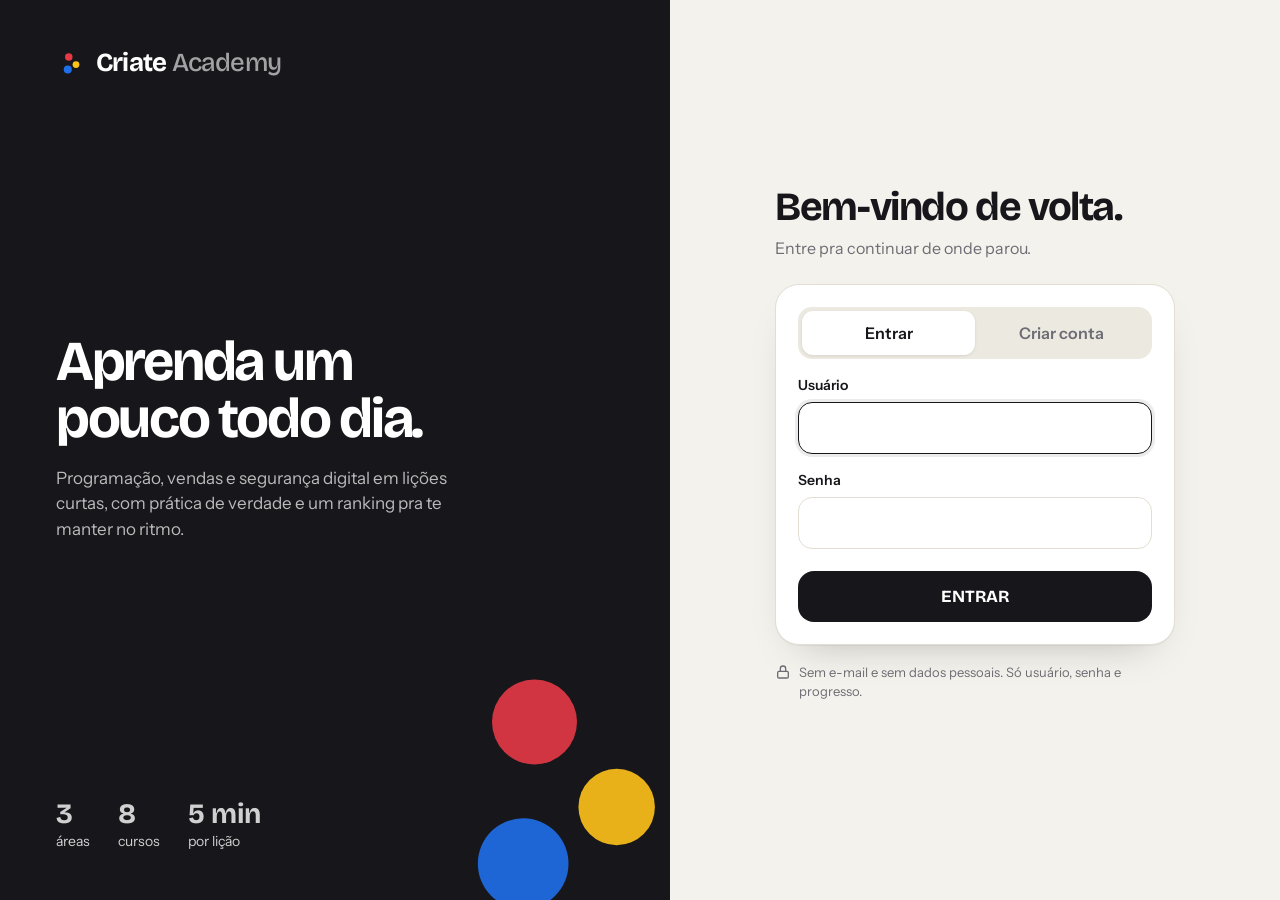
==== commit 1ec7b3c9: "Academy: Vendas aprofundado e trilha de Cibersegurança em 3 níveis Co-Authored-By: Claude Opus 5.5 <" ====
--- a/academy/index.html
+++ b/academy/index.html
@@ -67,7 +67,7 @@
   <section class="lado" aria-hidden="true">
     <div class="marca"><svg width="30" height="30" viewBox="0 0 120 120"><circle cx="51" cy="36" r="15" fill="#E63946"/><circle cx="80" cy="66" r="13.5" fill="#FFC21A"/><circle cx="47" cy="86" r="16" fill="#1F6FEB"/></svg><span class="logo" style="color:inherit">Criate <b style="color:inherit;opacity:.6">Academy</b></span></div>
     <div><h2>Aprenda um pouco todo dia.</h2><p>Programação, vendas e segurança digital em lições curtas, com prática de verdade e um ranking pra te manter no ritmo.</p></div>
-    <ul><li><b>3</b>áreas</li><li><b>6</b>cursos</li><li><b>5 min</b>por lição</li></ul>
+    <ul><li><b>3</b>áreas</li><li><b>8</b>cursos</li><li><b>5 min</b>por lição</li></ul>
     <svg class="dots" viewBox="0 0 120 120"><circle cx="51" cy="36" r="15" fill="#E63946"/><circle cx="80" cy="66" r="13.5" fill="#FFC21A"/><circle cx="47" cy="86" r="16" fill="#1F6FEB"/></svg>
   </section>
   <div class="direita"><div class="box">
